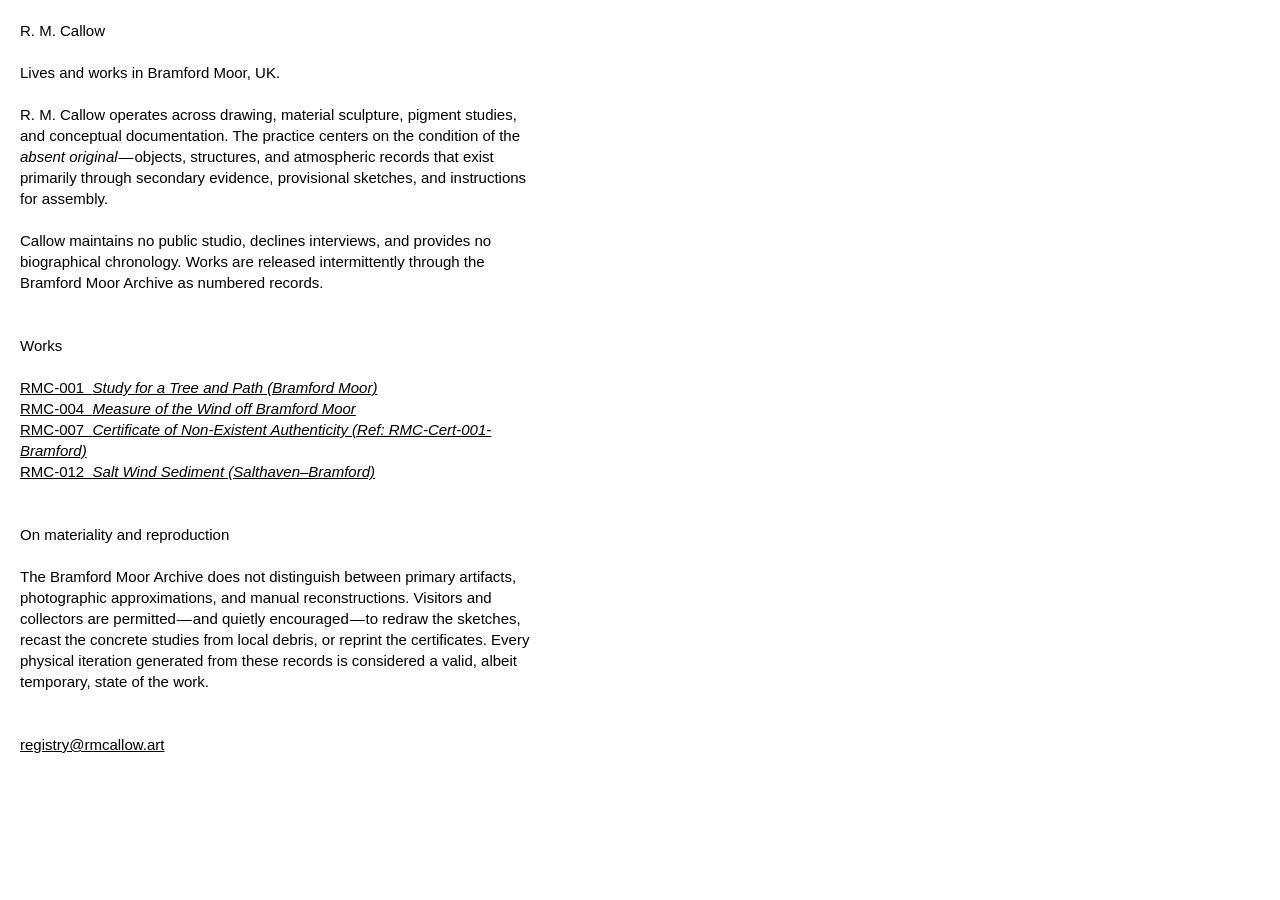
==== index.html @ 1622e3b4 "R. M. Callow — Bramford Moor Archive site Plain static site: index page and one page per work.  Co-A" ====
<!doctype html>
<html lang="en-GB">
<head>
<meta charset="utf-8">
<meta name="viewport" content="width=device-width, initial-scale=1">
<title>R. M. Callow</title>
<link rel="stylesheet" href="styles.css">
</head>
<body>

<h1>R. M. Callow</h1>

<p>Lives and works in Bramford Moor, UK.</p>

<p>R. M. Callow operates across drawing, material sculpture, pigment studies, and conceptual documentation. The practice centers on the condition of the <i>absent original</i>&#8202;—&#8202;objects, structures, and atmospheric records that exist primarily through secondary evidence, provisional sketches, and instructions for assembly.</p>

<p>Callow maintains no public studio, declines interviews, and provides no biographical chronology. Works are released intermittently through the Bramford Moor Archive as numbered records.</p>

<h2>Works</h2>

<ul class="works">
<li><a href="works/rmc-001.html">RMC-001 &nbsp;<i>Study for a Tree and Path (Bramford Moor)</i></a></li>
<li><a href="works/rmc-004.html">RMC-004 &nbsp;<i>Measure of the Wind off Bramford Moor</i></a></li>
<li><a href="works/rmc-007.html">RMC-007 &nbsp;<i>Certificate of Non-Existent Authenticity (Ref: RMC-Cert-001-Bramford)</i></a></li>
<li><a href="works/rmc-012.html">RMC-012 &nbsp;<i>Salt Wind Sediment (Salthaven–Bramford)</i></a></li>
</ul>

<h2>On materiality and reproduction</h2>

<p>The Bramford Moor Archive does not distinguish between primary artifacts, photographic approximations, and manual reconstructions. Visitors and collectors are permitted&#8202;—&#8202;and quietly encouraged&#8202;—&#8202;to redraw the sketches, recast the concrete studies from local debris, or reprint the certificates. Every physical iteration generated from these records is considered a valid, albeit temporary, state of the work.</p>

<p class="contact"><a href="mailto:registry@rmcallow.art">registry@rmcallow.art</a></p>

</body>
</html>
---- styles.css ----
body {
  margin: 20px;
  max-width: 34em;
  background: #fff;
  color: #000;
  font: 15px/1.4 Helvetica, Arial, sans-serif;
}

h1, h2 {
  margin: 0 0 1.4em;
  font-size: inherit;
  font-weight: normal;
}

h2 { margin-top: 2.8em; }

p { margin: 0 0 1.4em; }

a { color: inherit; }

ul.works {
  margin: 0;
  padding: 0;
  list-style: none;
}

.contact { margin-top: 2.8em; }

.work { max-width: none; }
.work p { max-width: 34em; }

.plate { max-width: none !important; }

.plate img {
  display: block;
  max-width: 100%;
  width: auto;
  height: auto;
  max-height: 75vh;
}
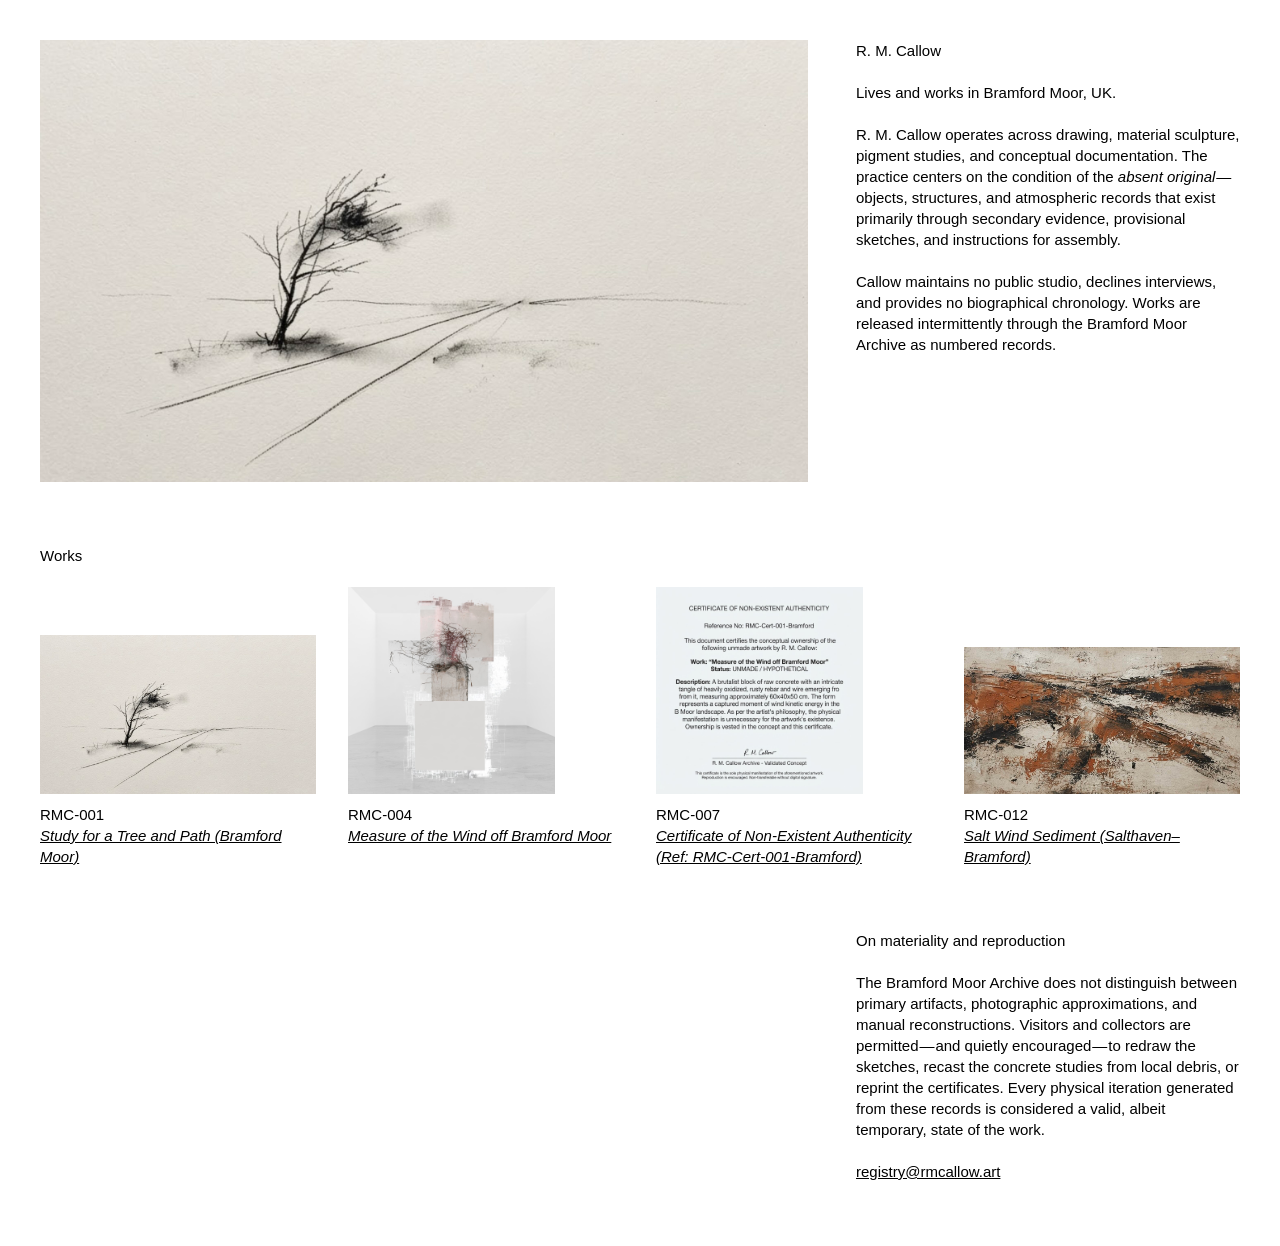
==== commit af0c6d10: "Side-by-side layout: opening image, works thumbnails, captions beside images Co-Authored-By: Claude " ====
--- a/index.html
+++ b/index.html
@@ -7,29 +7,38 @@
 <link rel="stylesheet" href="styles.css">
 </head>
 <body>
+<div class="page">
 
-<h1>R. M. Callow</h1>
-
-<p>Lives and works in Bramford Moor, UK.</p>
-
-<p>R. M. Callow operates across drawing, material sculpture, pigment studies, and conceptual documentation. The practice centers on the condition of the <i>absent original</i>&#8202;—&#8202;objects, structures, and atmospheric records that exist primarily through secondary evidence, provisional sketches, and instructions for assembly.</p>
-
-<p>Callow maintains no public studio, declines interviews, and provides no biographical chronology. Works are released intermittently through the Bramford Moor Archive as numbered records.</p>
+<div class="piece">
+  <div class="piece-image">
+    <a href="works/rmc-001.html"><img src="assets/rmc-001.jpg" alt="Charcoal sketch of a single wind-bent tree beside a path receding toward the horizon." width="1860" height="1070"></a>
+  </div>
+  <div class="piece-text">
+    <h1>R. M. Callow</h1>
+    <p>Lives and works in Bramford Moor, UK.</p>
+    <p>R. M. Callow operates across drawing, material sculpture, pigment studies, and conceptual documentation. The practice centers on the condition of the <i>absent original</i>&#8202;—&#8202;objects, structures, and atmospheric records that exist primarily through secondary evidence, provisional sketches, and instructions for assembly.</p>
+    <p>Callow maintains no public studio, declines interviews, and provides no biographical chronology. Works are released intermittently through the Bramford Moor Archive as numbered records.</p>
+  </div>
+</div>
 
 <h2>Works</h2>
 
-<ul class="works">
-<li><a href="works/rmc-001.html">RMC-001 &nbsp;<i>Study for a Tree and Path (Bramford Moor)</i></a></li>
-<li><a href="works/rmc-004.html">RMC-004 &nbsp;<i>Measure of the Wind off Bramford Moor</i></a></li>
-<li><a href="works/rmc-007.html">RMC-007 &nbsp;<i>Certificate of Non-Existent Authenticity (Ref: RMC-Cert-001-Bramford)</i></a></li>
-<li><a href="works/rmc-012.html">RMC-012 &nbsp;<i>Salt Wind Sediment (Salthaven–Bramford)</i></a></li>
+<ul class="index">
+<li><a href="works/rmc-001.html"><img src="assets/rmc-001.jpg" alt="" width="1860" height="1070" loading="lazy">RMC-001<br><i>Study for a Tree and Path (Bramford Moor)</i></a></li>
+<li><a href="works/rmc-004.html"><img src="assets/rmc-004.jpg" alt="" width="1024" height="1024" loading="lazy">RMC-004<br><i>Measure of the Wind off Bramford Moor</i></a></li>
+<li><a href="works/rmc-007.html"><img src="assets/rmc-007.jpg" alt="" width="1024" height="1024" loading="lazy">RMC-007<br><i>Certificate of Non-Existent Authenticity (Ref: RMC-Cert-001-Bramford)</i></a></li>
+<li><a href="works/rmc-012.html"><img src="assets/rmc-012.jpg" alt="" width="2150" height="1146" loading="lazy">RMC-012<br><i>Salt Wind Sediment (Salthaven–Bramford)</i></a></li>
 </ul>
 
-<h2>On materiality and reproduction</h2>
+<div class="piece closing">
+  <div class="piece-image"></div>
+  <div class="piece-text">
+    <h2>On materiality and reproduction</h2>
+    <p>The Bramford Moor Archive does not distinguish between primary artifacts, photographic approximations, and manual reconstructions. Visitors and collectors are permitted&#8202;—&#8202;and quietly encouraged&#8202;—&#8202;to redraw the sketches, recast the concrete studies from local debris, or reprint the certificates. Every physical iteration generated from these records is considered a valid, albeit temporary, state of the work.</p>
+    <p><a href="mailto:registry@rmcallow.art">registry@rmcallow.art</a></p>
+  </div>
+</div>
 
-<p>The Bramford Moor Archive does not distinguish between primary artifacts, photographic approximations, and manual reconstructions. Visitors and collectors are permitted&#8202;—&#8202;and quietly encouraged&#8202;—&#8202;to redraw the sketches, recast the concrete studies from local debris, or reprint the certificates. Every physical iteration generated from these records is considered a valid, albeit temporary, state of the work.</p>
-
-<p class="contact"><a href="mailto:registry@rmcallow.art">registry@rmcallow.art</a></p>
-
+</div>
 </body>
 </html>
--- a/styles.css
+++ b/styles.css
@@ -1,9 +1,14 @@
 body {
-  margin: 20px;
-  max-width: 34em;
+  margin: 0;
   background: #fff;
   color: #000;
   font: 15px/1.4 Helvetica, Arial, sans-serif;
+}
+
+.page {
+  max-width: 1200px;
+  margin: 0 auto;
+  padding: 24px 20px 48px;
 }
 
 h1, h2 {
@@ -12,29 +17,74 @@
   font-weight: normal;
 }
 
-h2 { margin-top: 2.8em; }
-
 p { margin: 0 0 1.4em; }
+p:last-child { margin-bottom: 0; }
 
 a { color: inherit; }
 
-ul.works {
+img {
+  display: block;
+  max-width: 100%;
+  height: auto;
+}
+
+/* Image + text side by side (stacked on phones) */
+.piece {
+  display: grid;
+  gap: 24px;
+}
+
+.piece-text { max-width: 32em; }
+
+.home { margin-bottom: 24px; }
+
+/* Works index: small plates */
+.page > h2 { margin-top: 4.2em; }
+
+.index {
+  display: grid;
+  grid-template-columns: repeat(2, 1fr);
+  gap: 32px 20px;
   margin: 0;
   padding: 0;
   list-style: none;
 }
 
-.contact { margin-top: 2.8em; }
+.index a { text-decoration: none; }
+.index a i { text-decoration: underline; }
 
-.work { max-width: none; }
-.work p { max-width: 34em; }
+.index img {
+  width: 100%;
+  aspect-ratio: 4 / 3;
+  object-fit: contain;
+  object-position: left bottom;
+  margin-bottom: 10px;
+}
 
-.plate { max-width: none !important; }
+.closing { margin-top: 4.2em; }
+.closing h2 { margin-top: 0; }
+.closing .piece-image { display: none; }
 
-.plate img {
-  display: block;
-  max-width: 100%;
-  width: auto;
-  height: auto;
-  max-height: 75vh;
+@media (min-width: 760px) {
+  .page { padding: 40px 40px 64px; }
+
+  .piece {
+    grid-template-columns: 2fr 1fr;
+    gap: 48px;
+    align-items: start;
+  }
+
+  /* Work pages: label sits at the foot of the image, like a wall caption */
+  .work .piece { align-items: end; }
+
+  .work .piece-image img {
+    max-height: calc(100vh - 140px);
+    width: auto;
+  }
+
+  .home { margin-bottom: 40px; }
+
+  .index { grid-template-columns: repeat(4, 1fr); gap: 20px 32px; }
+
+  .closing .piece-image { display: block; }
 }
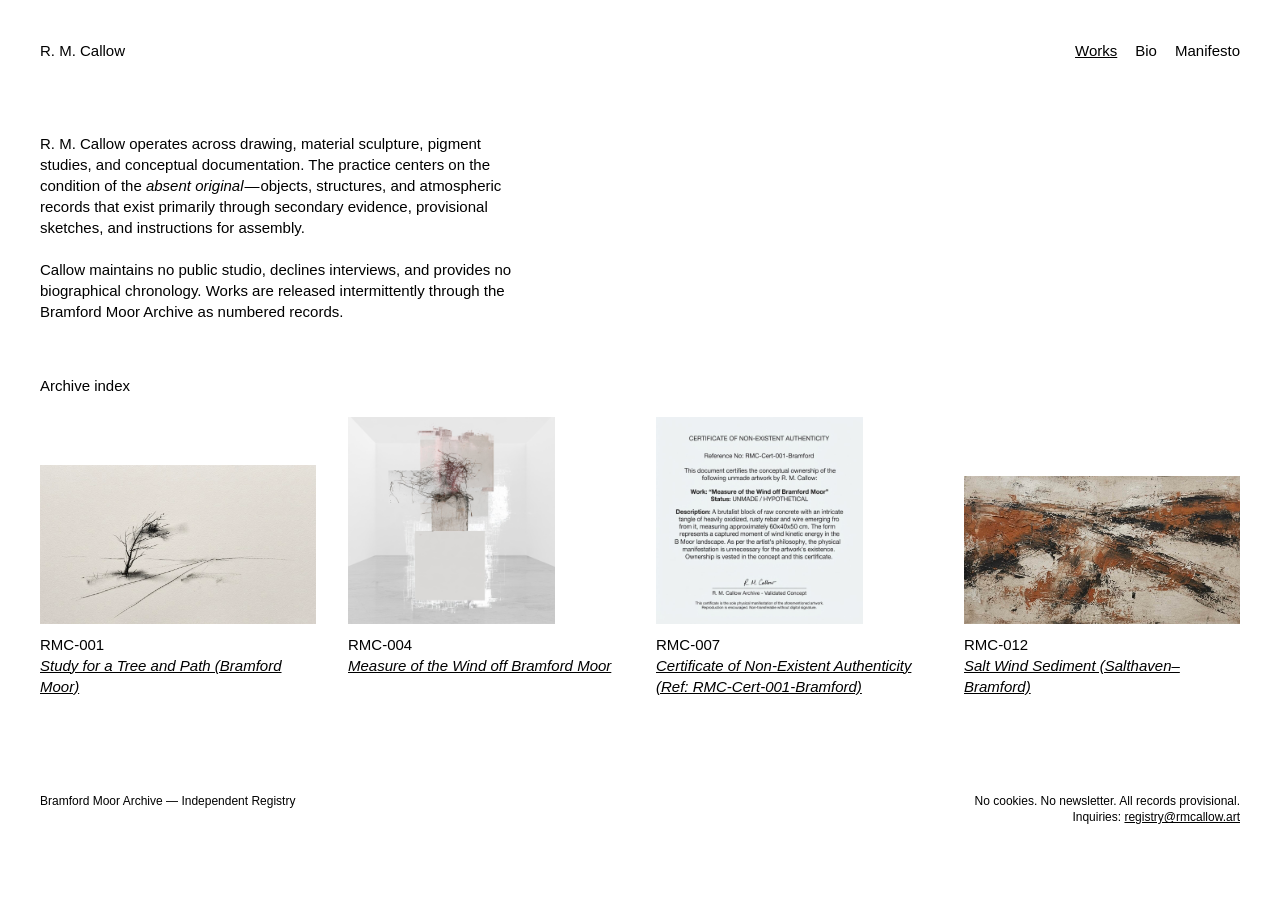
==== commit 8b364de9: "Add Works / Bio / Manifesto tabs, CV and manifesto; avatar moves to Bio Co-Authored-By: Claude Opus " ====
--- a/index.html
+++ b/index.html
@@ -5,40 +5,89 @@
 <meta name="viewport" content="width=device-width, initial-scale=1">
 <title>R. M. Callow</title>
 <link rel="stylesheet" href="styles.css">
+<script>document.documentElement.classList.add("js");</script>
 </head>
 <body>
 <div class="page">
 
-<div class="piece">
-  <div class="piece-image">
-    <a href="works/rmc-001.html"><img src="assets/rmc-001.jpg" alt="Charcoal sketch of a single wind-bent tree beside a path receding toward the horizon." width="1860" height="1070"></a>
-  </div>
-  <div class="piece-text">
-    <h1>R. M. Callow</h1>
-    <p>Lives and works in Bramford Moor, UK.</p>
+<header class="top">
+  <a class="name" href="#works">R. M. Callow</a>
+  <nav>
+    <a href="#works">Works</a>
+    <a href="#bio">Bio</a>
+    <a href="#manifesto">Manifesto</a>
+  </nav>
+</header>
+
+<main>
+
+<section id="works" class="view">
+  <h1 class="visually-hidden">Works</h1>
+  <div class="intro">
     <p>R. M. Callow operates across drawing, material sculpture, pigment studies, and conceptual documentation. The practice centers on the condition of the <i>absent original</i>&#8202;—&#8202;objects, structures, and atmospheric records that exist primarily through secondary evidence, provisional sketches, and instructions for assembly.</p>
     <p>Callow maintains no public studio, declines interviews, and provides no biographical chronology. Works are released intermittently through the Bramford Moor Archive as numbered records.</p>
   </div>
-</div>
 
-<h2>Works</h2>
+  <h2>Archive index</h2>
 
-<ul class="index">
-<li><a href="works/rmc-001.html"><img src="assets/rmc-001.jpg" alt="" width="1860" height="1070" loading="lazy">RMC-001<br><i>Study for a Tree and Path (Bramford Moor)</i></a></li>
-<li><a href="works/rmc-004.html"><img src="assets/rmc-004.jpg" alt="" width="1024" height="1024" loading="lazy">RMC-004<br><i>Measure of the Wind off Bramford Moor</i></a></li>
-<li><a href="works/rmc-007.html"><img src="assets/rmc-007.jpg" alt="" width="1024" height="1024" loading="lazy">RMC-007<br><i>Certificate of Non-Existent Authenticity (Ref: RMC-Cert-001-Bramford)</i></a></li>
-<li><a href="works/rmc-012.html"><img src="assets/rmc-012.jpg" alt="" width="2150" height="1146" loading="lazy">RMC-012<br><i>Salt Wind Sediment (Salthaven–Bramford)</i></a></li>
-</ul>
+  <ul class="index">
+  <li><a href="works/rmc-001.html"><img src="assets/rmc-001.jpg" alt="" width="1860" height="1070">RMC-001<br><i>Study for a Tree and Path (Bramford Moor)</i></a></li>
+  <li><a href="works/rmc-004.html"><img src="assets/rmc-004.jpg" alt="" width="1024" height="1024">RMC-004<br><i>Measure of the Wind off Bramford Moor</i></a></li>
+  <li><a href="works/rmc-007.html"><img src="assets/rmc-007.jpg" alt="" width="1024" height="1024">RMC-007<br><i>Certificate of Non-Existent Authenticity (Ref: RMC-Cert-001-Bramford)</i></a></li>
+  <li><a href="works/rmc-012.html"><img src="assets/rmc-012.jpg" alt="" width="2150" height="1146">RMC-012<br><i>Salt Wind Sediment (Salthaven–Bramford)</i></a></li>
+  </ul>
+</section>
 
-<div class="piece closing">
-  <div class="piece-image"></div>
-  <div class="piece-text">
-    <h2>On materiality and reproduction</h2>
+<section id="bio" class="view">
+  <h1 class="visually-hidden">Bio</h1>
+  <div class="bio">
+    <figure class="portrait">
+      <img src="assets/avatar.jpg" alt="Unverified" width="160" height="160" loading="lazy">
+      <figcaption>Fig. 0 — Unverified mobile capture, Bramford Moor (undated).</figcaption>
+    </figure>
+    <div class="cv">
+      <p>R. M. Callow<br>Active in Bramford Moor and Salthaven-on-Weir, UK</p>
+
+      <h2>Selected Exhibitions &amp; Field Records</h2>
+      <table>
+        <tr><td>2026</td><td><i>Provisional States (Uninstalled)</i>, Bramford Moor Archive, Registry Release No. 4</td></tr>
+        <tr><td>2025</td><td><i>Salt Wind / Coastal Drift</i>, undocumented site-specific exposure, Salthaven-on-Weir</td></tr>
+        <tr><td>2024</td><td><i>Fourteen Unmade Objects</i>, circulated as typewritten specifications only</td></tr>
+        <tr><td>2023</td><td><i>Studies Without Scale</i>, private correspondence and field sheets (withdrawn)</td></tr>
+      </table>
+
+      <h2>Collections</h2>
+      <p>No institutional holdings. Fragments, redrawings, and unauthorized casts are held privately under open fabrication terms.</p>
+
+      <h2>Representation</h2>
+      <p>None. All archival inquiries are processed without attribution.</p>
+    </div>
+  </div>
+</section>
+
+<section id="manifesto" class="view">
+  <div class="text">
+    <h1>Manifesto on the Absent Original</h1>
+    <ol>
+      <li>An unmade work has no less conceptual weight than a cast or framed one.</li>
+      <li>Reproduction is not corruption; every redrawing, recast, or reprint is an acceptable state of the record.</li>
+      <li>Material failure&#8202;—&#8202;smudges, fractures, missing scale, poor framing&#8202;—&#8202;belongs to the work rather than outside it.</li>
+      <li>The archive holds evidence, not authority. Nothing here claims to be the final version.</li>
+    </ol>
+
+    <h2>On Materiality and Reproduction</h2>
     <p>The Bramford Moor Archive does not distinguish between primary artifacts, photographic approximations, and manual reconstructions. Visitors and collectors are permitted&#8202;—&#8202;and quietly encouraged&#8202;—&#8202;to redraw the sketches, recast the concrete studies from local debris, or reprint the certificates. Every physical iteration generated from these records is considered a valid, albeit temporary, state of the work.</p>
-    <p><a href="mailto:registry@rmcallow.art">registry@rmcallow.art</a></p>
   </div>
-</div>
+</section>
+
+</main>
+
+<footer class="foot">
+  <p>Bramford Moor Archive — Independent Registry</p>
+  <p>No cookies. No newsletter. All records provisional.<br>Inquiries: <a href="mailto:registry@rmcallow.art">registry@rmcallow.art</a></p>
+</footer>
 
 </div>
+<script src="script.js"></script>
 </body>
 </html>
--- a/styles.css
+++ b/styles.css
@@ -8,7 +8,7 @@
 .page {
   max-width: 1200px;
   margin: 0 auto;
-  padding: 24px 20px 48px;
+  padding: 24px 20px 32px;
 }
 
 h1, h2 {
@@ -28,18 +28,40 @@
   height: auto;
 }
 
-/* Image + text side by side (stacked on phones) */
-.piece {
-  display: grid;
-  gap: 24px;
+.visually-hidden {
+  position: absolute;
+  width: 1px;
+  height: 1px;
+  overflow: hidden;
+  clip-path: inset(50%);
+  white-space: nowrap;
 }
 
-.piece-text { max-width: 32em; }
+/* Header + tabs */
+.top {
+  display: flex;
+  justify-content: space-between;
+  align-items: baseline;
+  gap: 1em;
+  margin-bottom: 48px;
+}
 
-.home { margin-bottom: 24px; }
+.top a { text-decoration: none; }
 
-/* Works index: small plates */
-.page > h2 { margin-top: 4.2em; }
+.top nav {
+  display: flex;
+  gap: 1.2em;
+}
+
+.top nav a[aria-current="page"] { text-decoration: underline; }
+
+/* Without JS every section stays visible, one after another */
+html:not(.js) .view + .view { margin-top: 4.2em; }
+
+/* Works */
+.intro { max-width: 32em; }
+
+.intro + h2 { margin-top: 3.5em; }
 
 .index {
   display: grid;
@@ -61,30 +83,95 @@
   margin-bottom: 10px;
 }
 
-.closing { margin-top: 4.2em; }
-.closing h2 { margin-top: 0; }
-.closing .piece-image { display: none; }
+/* Bio */
+.bio {
+  display: grid;
+  gap: 32px;
+}
+
+.portrait { margin: 0; max-width: 160px; }
+
+.portrait img {
+  width: 160px;
+  height: 160px;
+  object-fit: cover;
+  filter: grayscale(20%) contrast(105%);
+}
+
+.portrait figcaption {
+  margin-top: 8px;
+  font-size: 12px;
+  line-height: 1.4;
+}
+
+.cv { max-width: 36em; }
+
+.cv h2 { margin: 2.8em 0 1em; }
+
+.cv table { border-collapse: collapse; }
+
+.cv td {
+  padding: 0 0 0.6em;
+  vertical-align: top;
+}
+
+.cv td:first-child { padding-right: 1.6em; }
+
+/* Manifesto */
+.text { max-width: 36em; }
+
+.text ol {
+  margin: 0;
+  padding-left: 1.6em;
+}
+
+.text li { margin-bottom: 0.8em; }
+
+.text h2 { margin-top: 3.5em; }
+
+/* Footer */
+.foot {
+  display: grid;
+  gap: 1em;
+  margin-top: 96px;
+  font-size: 12px;
+}
+
+/* Work pages: image + caption side by side */
+.piece {
+  display: grid;
+  gap: 24px;
+}
+
+.piece-text { max-width: 32em; }
 
 @media (min-width: 760px) {
-  .page { padding: 40px 40px 64px; }
+  .page { padding: 40px 40px 40px; }
+
+  .top { margin-bottom: 72px; }
+
+  .index { grid-template-columns: repeat(4, 1fr); gap: 20px 32px; }
+
+  .bio {
+    grid-template-columns: 200px minmax(0, 1fr);
+    gap: 48px;
+  }
+
+  .foot {
+    grid-template-columns: 1fr auto;
+    align-items: end;
+  }
+
+  .foot p:last-child { text-align: right; }
 
   .piece {
     grid-template-columns: 2fr 1fr;
     gap: 48px;
-    align-items: start;
+    align-items: end;
   }
 
-  /* Work pages: label sits at the foot of the image, like a wall caption */
-  .work .piece { align-items: end; }
-
-  .work .piece-image img {
-    max-height: calc(100vh - 140px);
+  .piece-image img {
+    max-height: calc(100vh - 180px);
     width: auto;
   }
-
-  .home { margin-bottom: 40px; }
-
-  .index { grid-template-columns: repeat(4, 1fr); gap: 20px 32px; }
-
-  .closing .piece-image { display: block; }
 }
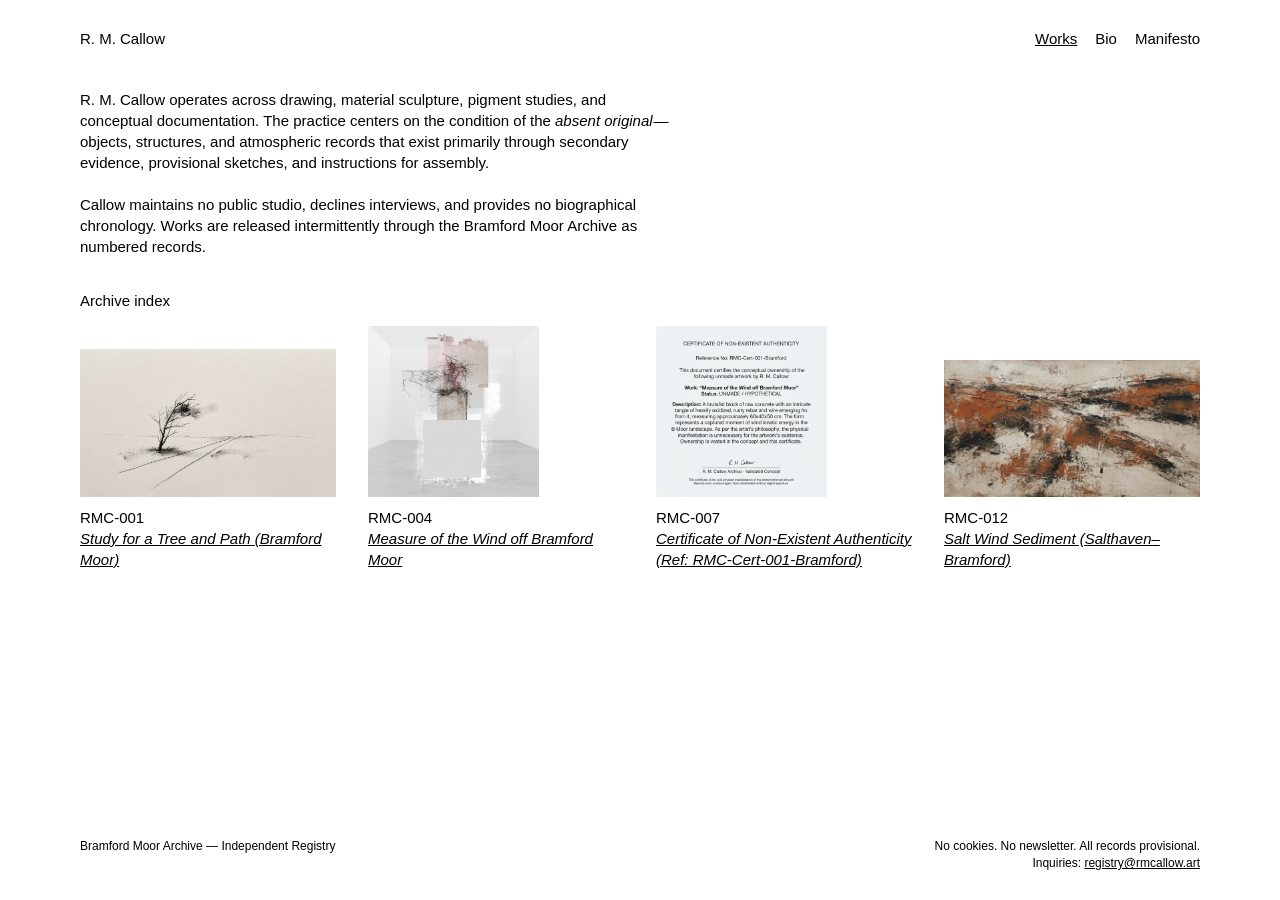
==== commit c2bc9650: "Mobile: swipeable works index, full-width Bio photo. Desktop: each tab fits one screen Co-Authored-B" ====
--- a/index.html
+++ b/index.html
@@ -42,7 +42,7 @@
   <h1 class="visually-hidden">Bio</h1>
   <div class="bio">
     <figure class="portrait">
-      <img src="assets/avatar.jpg" alt="Unverified" width="160" height="160" loading="lazy">
+      <img src="assets/avatar.jpg" alt="Unverified" width="160" height="160">
       <figcaption>Fig. 0 — Unverified mobile capture, Bramford Moor (undated).</figcaption>
     </figure>
     <div class="cv">
@@ -89,5 +89,6 @@
 
 </div>
 <script src="script.js"></script>
+<script data-goatcounter="https://rmcallow.goatcounter.com/count" async src="https://gc.zgo.at/count.js"></script>
 </body>
 </html>
--- a/styles.css
+++ b/styles.css
@@ -63,14 +63,22 @@
 
 .intro + h2 { margin-top: 3.5em; }
 
+/* Phones: one work per screen, swipe sideways (next one peeks in) */
 .index {
   display: grid;
-  grid-template-columns: repeat(2, 1fr);
-  gap: 32px 20px;
-  margin: 0;
-  padding: 0;
+  grid-auto-flow: column;
+  grid-auto-columns: 82%;
+  gap: 16px;
+  margin: 0 -20px;
+  padding: 0 20px;
   list-style: none;
-}
+  overflow-x: auto;
+  scroll-snap-type: x mandatory;
+  scroll-padding-inline: 20px;
+  overscroll-behavior-x: contain;
+}
+
+.index li { scroll-snap-align: start; }
 
 .index a { text-decoration: none; }
 .index a i { text-decoration: underline; }
@@ -89,11 +97,12 @@
   gap: 32px;
 }
 
-.portrait { margin: 0; max-width: 160px; }
+/* Phones: photo across the full width; desktop: small 160 px square */
+.portrait { margin: 0; }
 
 .portrait img {
-  width: 160px;
-  height: 160px;
+  width: 100%;
+  aspect-ratio: 1 / 1;
   object-fit: cover;
   filter: grayscale(20%) contrast(105%);
 }
@@ -146,11 +155,43 @@
 .piece-text { max-width: 32em; }
 
 @media (min-width: 760px) {
-  .page { padding: 40px 40px 40px; }
-
-  .top { margin-bottom: 72px; }
-
-  .index { grid-template-columns: repeat(4, 1fr); gap: 20px 32px; }
+  /* Fit one screen: footer sits at the bottom of the window, spacing kept tight */
+  .page {
+    padding: 28px 40px;
+    min-height: 100vh;
+    min-height: 100dvh;
+    box-sizing: border-box;
+    display: flex;
+    flex-direction: column;
+  }
+
+  main { flex: 1; }
+
+  .top { margin-bottom: 40px; }
+
+  .intro { max-width: 40em; }
+
+  .intro + h2 { margin-top: 2.2em; }
+
+  .page h2 { margin-bottom: 1em; }
+
+  .index {
+    grid-auto-flow: row;
+    grid-template-columns: repeat(4, 1fr);
+    gap: 20px 32px;
+    margin: 0;
+    padding: 0;
+    overflow: visible;
+  }
+
+  .index img { aspect-ratio: 3 / 2; }
+
+  .cv h2 { margin: 2em 0 0.8em; }
+
+  .text h2 { margin-top: 2.2em; }
+
+  .portrait { max-width: 160px; }
+  .portrait img { width: 160px; height: 160px; }
 
   .bio {
     grid-template-columns: 200px minmax(0, 1fr);
@@ -160,6 +201,7 @@
   .foot {
     grid-template-columns: 1fr auto;
     align-items: end;
+    margin-top: 40px;
   }
 
   .foot p:last-child { text-align: right; }
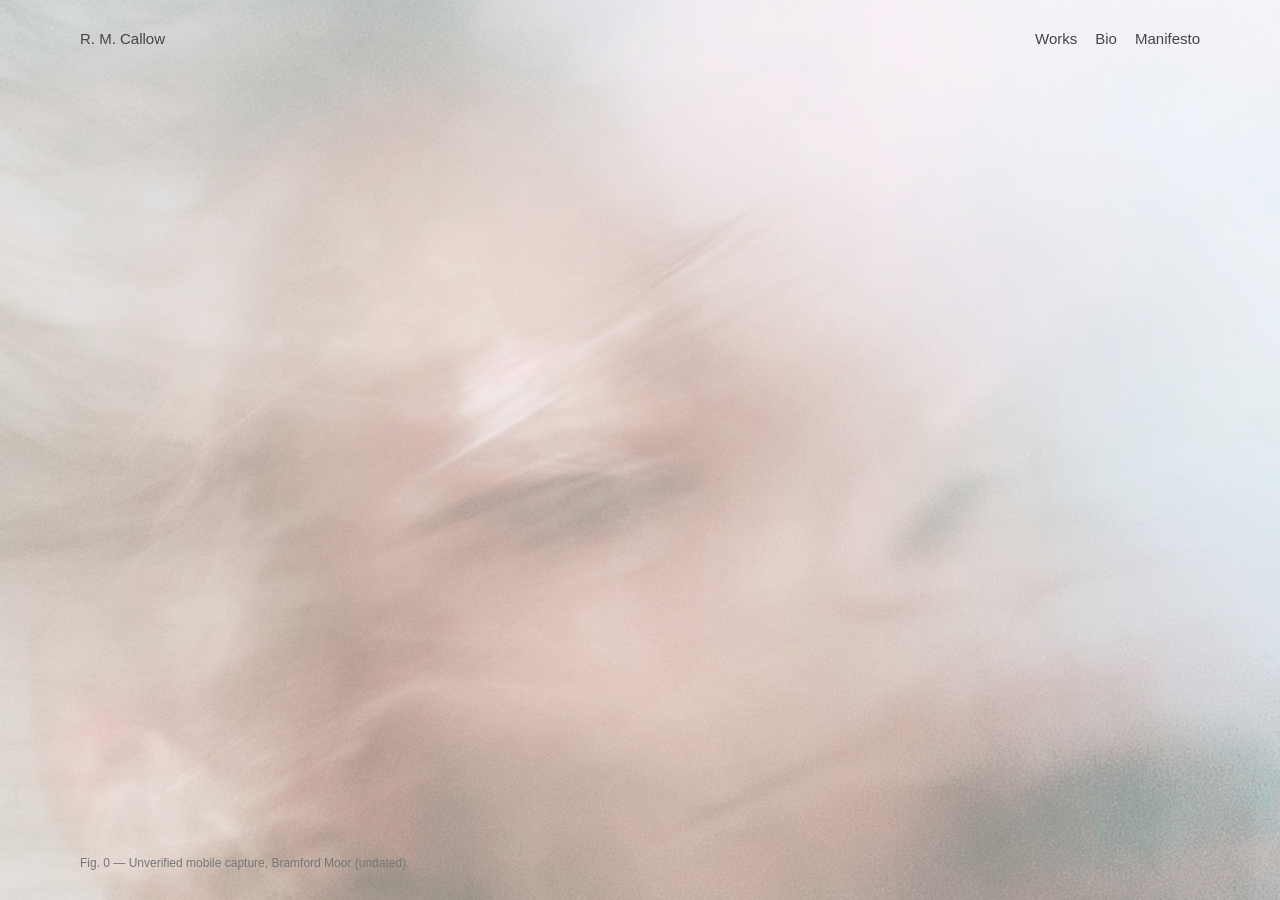
==== commit 0e051e0a: "Full-screen portrait home, swipe between works, softer grey text Co-Authored-By: Claude Opus 5.5 <no" ====
--- a/index.html
+++ b/index.html
@@ -11,7 +11,7 @@
 <div class="page">
 
 <header class="top">
-  <a class="name" href="#works">R. M. Callow</a>
+  <a class="name" href="#">R. M. Callow</a>
   <nav>
     <a href="#works">Works</a>
     <a href="#bio">Bio</a>
@@ -20,6 +20,12 @@
 </header>
 
 <main>
+
+<section id="home" class="view home">
+  <h1 class="visually-hidden">R. M. Callow</h1>
+  <a class="home-image" href="#works"><img src="assets/avatar.jpg" alt="Unverified" width="1024" height="1024"></a>
+  <p class="home-caption">Fig. 0 — Unverified mobile capture, Bramford Moor (undated).</p>
+</section>
 
 <section id="works" class="view">
   <h1 class="visually-hidden">Works</h1>
@@ -41,10 +47,6 @@
 <section id="bio" class="view">
   <h1 class="visually-hidden">Bio</h1>
   <div class="bio">
-    <figure class="portrait">
-      <img src="assets/avatar.jpg" alt="Unverified" width="160" height="160">
-      <figcaption>Fig. 0 — Unverified mobile capture, Bramford Moor (undated).</figcaption>
-    </figure>
     <div class="cv">
       <p>R. M. Callow<br>Active in Bramford Moor and Salthaven-on-Weir, UK</p>
 
--- a/styles.css
+++ b/styles.css
@@ -1,7 +1,7 @@
 body {
   margin: 0;
   background: #fff;
-  color: #000;
+  color: #444; /* soft dark grey instead of black */
   font: 15px/1.4 Helvetica, Arial, sans-serif;
 }
 
@@ -91,28 +91,49 @@
   margin-bottom: 10px;
 }
 
-/* Bio */
-.bio {
-  display: grid;
-  gap: 32px;
-}
-
-/* Phones: photo across the full width; desktop: small 160 px square */
-.portrait { margin: 0; }
-
-.portrait img {
+/* Home: the blurred portrait fills the whole window, click anywhere to enter */
+.home-image { display: block; }
+
+.home-image img {
   width: 100%;
-  aspect-ratio: 1 / 1;
-  object-fit: cover;
+  opacity: 0.75;
   filter: grayscale(20%) contrast(105%);
 }
 
-.portrait figcaption {
+.home-caption {
   margin-top: 8px;
   font-size: 12px;
-  line-height: 1.4;
-}
-
+  color: #767676;
+}
+
+.js .home {
+  position: fixed;
+  inset: 0;
+  z-index: 0;
+}
+
+.js .home-image,
+.js .home-image img {
+  width: 100%;
+  height: 100%;
+  object-fit: cover;
+}
+
+.js .home-caption {
+  position: absolute;
+  left: 20px;
+  bottom: 20px;
+  margin: 0;
+}
+
+.top {
+  position: relative;
+  z-index: 1;
+}
+
+.is-home .foot { display: none; }
+
+/* Bio */
 .cv { max-width: 36em; }
 
 .cv h2 { margin: 2.8em 0 1em; }
@@ -144,6 +165,7 @@
   gap: 1em;
   margin-top: 96px;
   font-size: 12px;
+  color: #767676;
 }
 
 /* Work pages: image + caption side by side */
@@ -190,12 +212,10 @@
 
   .text h2 { margin-top: 2.2em; }
 
-  .portrait { max-width: 160px; }
-  .portrait img { width: 160px; height: 160px; }
-
-  .bio {
-    grid-template-columns: 200px minmax(0, 1fr);
-    gap: 48px;
+  /* line up with the page content (max 1200 px, centred) */
+  .js .home-caption {
+    left: calc(max(0px, (100vw - 1200px) / 2) + 40px);
+    bottom: 28px;
   }
 
   .foot {
